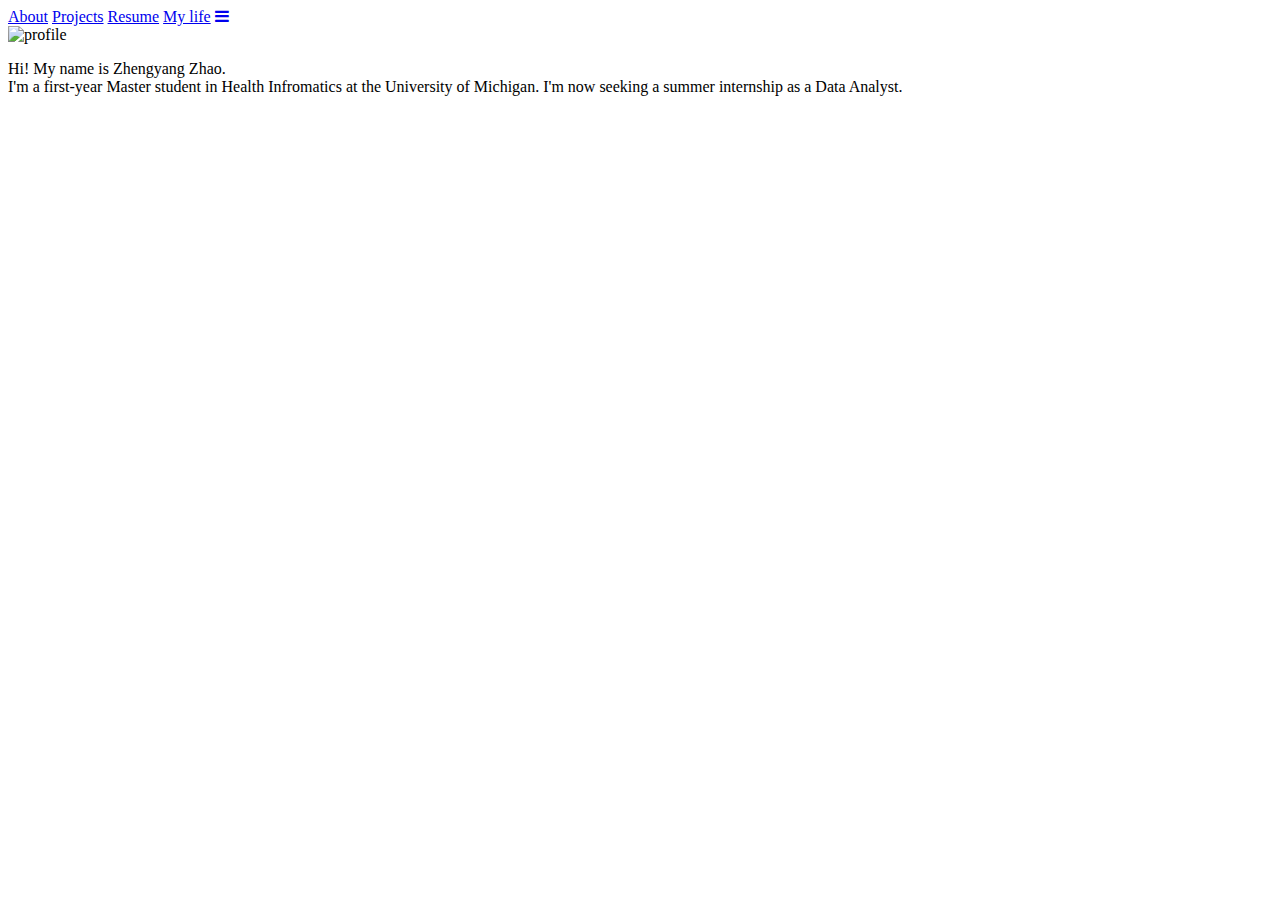
==== index.html @ fa2b080a "Add files via upload" ====
<!DOCTYPE html>
<html lang="en">
<head>
    <meta charset="UTF-8">
    <meta name="viewport" content="width=device-width, initial-scale=1.0">
    <title>About me</title>
    <!-- <link rel="stylesheet" href="css/style.css"> -->
    <link rel="shortcut icon" type="image/png" href="images/index-icon.jpg"/>
    <link rel="stylesheet" href="css/index.css">

    <!-- Global site tag (gtag.js) - Google Analytics -->
    <script async src="https://www.googletagmanager.com/gtag/js?id=UA-160012737-1"></script>
    <script>
    window.dataLayer = window.dataLayer || [];
    function gtag(){dataLayer.push(arguments);}
    gtag('js', new Date());

    gtag('config', 'UA-160012737-1');
    </script>

</head>

<body>
    <header id='header' class="header">

        <!-- Load an icon library to show a hamburger menu (bars) on small screens -->
        <link rel="stylesheet" href="https://cdnjs.cloudflare.com/ajax/libs/font-awesome/4.7.0/css/font-awesome.min.css">

        <!-- Top Navigation Menu -->
        <div class="topnav" id="myTopnav">
            <a href="index.html" class="active">About</a>
            <a href="projects.html">Projects</a>
            <a href="resume.html">Resume</a>
            <a href="mylife.html">My life</a>

        <!-- "Hamburger menu" / "Bar icon" to toggle the navigation links -->
        <a href="javascript:void(0);" class="icon" onclick="myFunction()">
            <i class="fa fa-bars"></i>
        </a>
        </div>
    </header>

    <main>
    <div id="self-introduction">
        <!-- <img src="images/profile.jpg" alt="head photo"> -->
        <div class="photo"><img src="images/phone-profile.jpg" alt="profile"></div>
        <p>Hi! My name is Zhengyang Zhao. <br>I'm a first-year Master student in Health Infromatics at the University of Michigan. I'm now seeking a summer internship as a Data Analyst.</p>
    </div>
    </main>

    <script src="js/icon.js"></script>
</body>
</html>
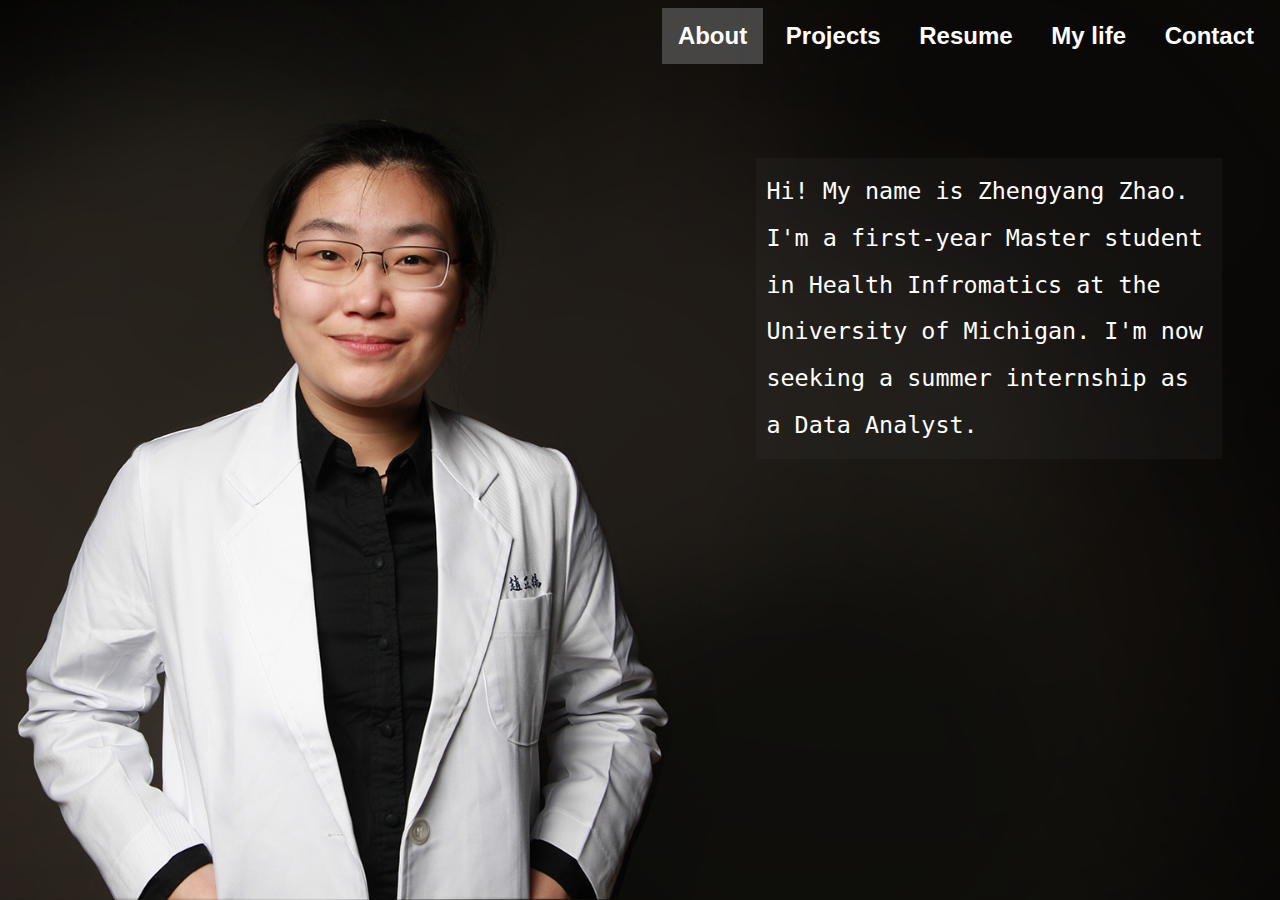
==== commit c14c6b68: "Add files via upload" ====
--- a/index.html
+++ b/index.html
@@ -32,6 +32,7 @@
             <a href="projects.html">Projects</a>
             <a href="resume.html">Resume</a>
             <a href="mylife.html">My life</a>
+            <a href="contact.html">Contact</a>
 
         <!-- "Hamburger menu" / "Bar icon" to toggle the navigation links -->
         <a href="javascript:void(0);" class="icon" onclick="myFunction()">
--- a/css/index.css
+++ b/css/index.css
@@ -0,0 +1,127 @@
+html {
+    background-color: black;
+}
+
+/* Style the navigation menu */
+.topnav {
+    overflow: hidden;
+    position: relative;
+    font-family: 'Gill Sans', 'Gill Sans MT', Calibri, 'Trebuchet MS', sans-serif;
+    font-size: 150%;
+    color: white;
+    font-weight: bold;
+    text-decoration: none; 
+    padding: 0 10px 0 10px;
+}
+
+/* Style navigation menu links */
+.topnav a {
+    color: white;
+    padding: 14px 16px;
+    text-decoration: none;
+    font-size: 17px;
+    display: block;
+}
+.topnav a:hover {background-color: rgb(124, 122, 122);}
+.topnav a.active {background-color: rgba(90, 90, 90, 0.726);}
+.topnav a.icon {
+    position: absolute;
+    right: 0;
+    top: 0;
+}
+
+/* Hide the links inside the navigation menu (except for home) */
+.topnav a:nth-child(2), .topnav a:nth-child(3), .topnav a:nth-child(4) {display: none;}
+.topnav.responsive {position: relative;}
+
+.topnav.responsive a {
+float: none;
+display: block;
+text-align: left;
+transition: 0.5s;
+}
+/* Style the hamburger menu */
+.topnav .icon {
+    background: black;
+    display: block;
+    position: absolute;
+    right: 0;
+    top: 0;
+}
+
+p {
+    line-height: 1.5;
+    font-size: 150%;
+    background-color: rgba(68, 68, 68, 0.151);
+    margin: 2px solid black;
+    padding: 10px;
+    font-family: monospace;
+    color: white;
+}
+
+img {
+    width: 400px;
+}
+
+@keyframes example {
+    from {color: black}
+    to {color: white;}
+}
+
+@media screen and (min-width:800px){
+    html{
+        background-image: url('../images/profile.png');
+        background-attachment: fixed; /* Parallax effect */     
+        background-position: center;  /* Parallax effect */
+        background-repeat: no-repeat; /* Parallax effect */
+        background-size: cover;       /* Parallax effect */
+        color: white;
+        background-color: #575757;
+    }
+
+    .topnav {
+        position: absolute;
+        right: 0;
+    }
+
+    .topnav a, .topnav a:nth-child(2), .topnav a:nth-child(3), .topnav a:nth-child(4){
+        display: inline-block;
+        text-align: center;
+        font-size: 100%;
+    }
+
+    .topnav a.icon {
+        display: none;
+    }
+
+    .topnav a:hover{
+        background-color: rgba(248, 248, 248, 0.247);
+        color: white;
+        transition: 0.5s;
+    }
+
+    #self-introduction {
+        display: grid;
+        grid-template-columns: 3fr 2fr;
+        padding: 50px;
+        margin: auto;
+    }
+    
+    img{
+        display: none;
+    }
+
+    .photo {
+        grid-column: 1 / span 1;
+    }
+    
+    p {
+        grid-column: 2 / span 1;
+        line-height: 2;
+        font-size: 180%;
+        animation-name: example;
+        animation-duration: 2.5s;
+        margin-top: 100px;
+    }
+
+}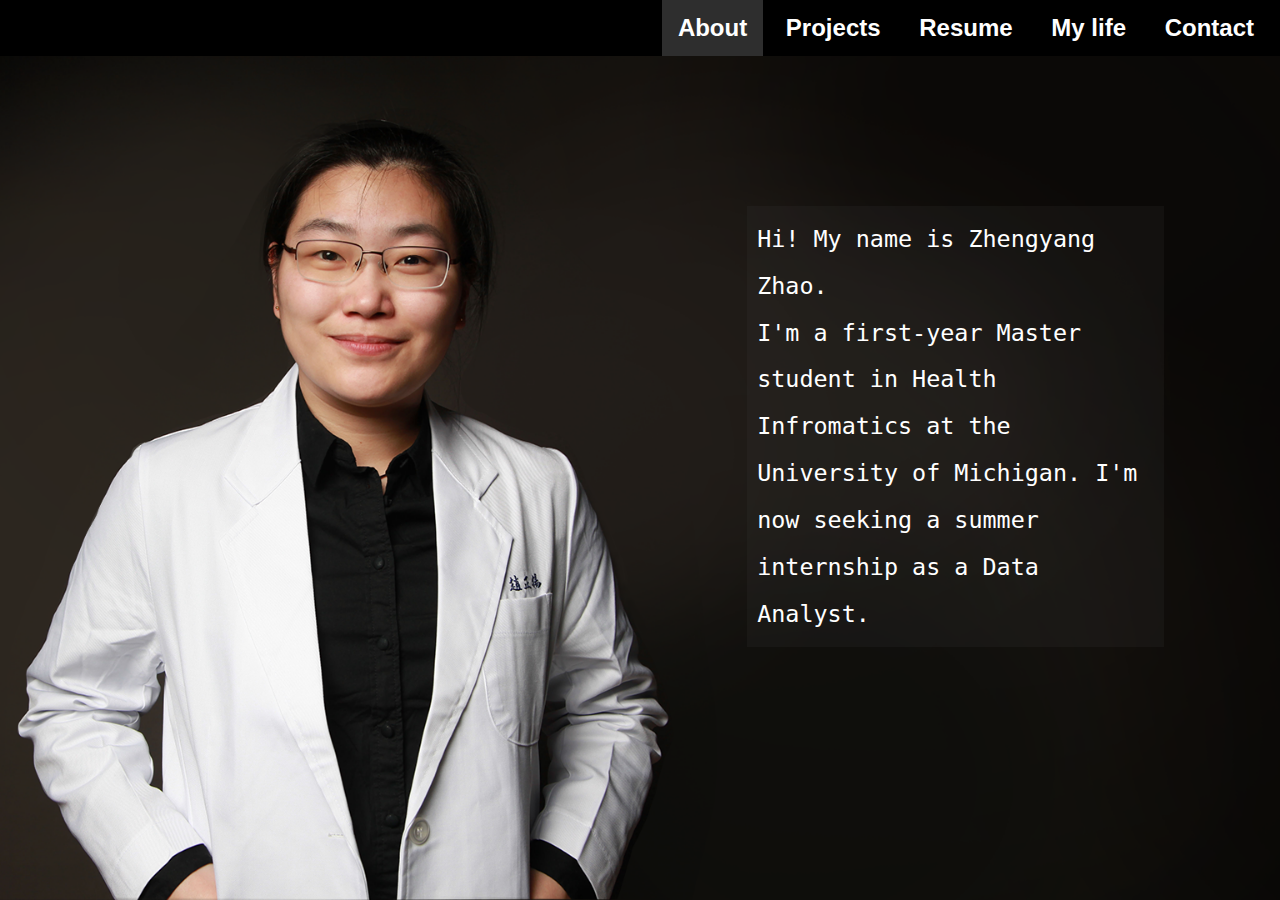
==== commit eb8acbd9: "Add files via upload" ====
--- a/index.html
+++ b/index.html
@@ -4,8 +4,8 @@
     <meta charset="UTF-8">
     <meta name="viewport" content="width=device-width, initial-scale=1.0">
     <title>About me</title>
-    <!-- <link rel="stylesheet" href="css/style.css"> -->
     <link rel="shortcut icon" type="image/png" href="images/index-icon.jpg"/>
+    <link rel="stylesheet" href="css/style.css">
     <link rel="stylesheet" href="css/index.css">
 
     <!-- Global site tag (gtag.js) - Google Analytics -->
@@ -22,8 +22,6 @@
 
 <body>
     <header id='header' class="header">
-
-        <!-- Load an icon library to show a hamburger menu (bars) on small screens -->
         <link rel="stylesheet" href="https://cdnjs.cloudflare.com/ajax/libs/font-awesome/4.7.0/css/font-awesome.min.css">
 
         <!-- Top Navigation Menu -->
@@ -35,7 +33,7 @@
             <a href="contact.html">Contact</a>
 
         <!-- "Hamburger menu" / "Bar icon" to toggle the navigation links -->
-        <a href="javascript:void(0);" class="icon" onclick="myFunction()">
+        <a href="javascript:void(0);" class="icon" onclick="myFunction()" aria-label="link">
             <i class="fa fa-bars"></i>
         </a>
         </div>
@@ -43,9 +41,8 @@
 
     <main>
     <div id="self-introduction">
-        <!-- <img src="images/profile.jpg" alt="head photo"> -->
         <div class="photo"><img src="images/phone-profile.jpg" alt="profile"></div>
-        <p>Hi! My name is Zhengyang Zhao. <br>I'm a first-year Master student in Health Infromatics at the University of Michigan. I'm now seeking a summer internship as a Data Analyst.</p>
+        <div><p>Hi! My name is Zhengyang Zhao. <br>I'm a first-year Master student in Health Infromatics at the University of Michigan. I'm now seeking a summer internship as a Data Analyst.</p></div>
     </div>
     </main>
 
--- a/css/style.css
+++ b/css/style.css
@@ -0,0 +1,109 @@
+/* referrance: https://www.w3schools.com/howto/howto_js_topnav_responsive.asp */
+/* referrance: https://codepen.io/colorlib/pen/KVoZyv */
+
+* {font-family:  'Segoe UI', Tahoma, Geneva, Verdana, sans-serif;}
+
+.skip {
+    position: absolute;
+    z-index: -1;
+}
+
+.skip:focus {
+    border: 2px solid white;
+    border-radius: 7px;
+    color: white;
+    z-index: 1;
+}
+.header {background-color: black;}
+/* nav bar in mobile mode */
+.topnav {
+    overflow: hidden;
+    position: relative;
+    font-family: 'Gill Sans', 'Gill Sans MT', Calibri, 'Trebuchet MS', sans-serif;
+    font-size: 150%;
+    font-weight: bold;
+    text-decoration: none; 
+    padding: 0 10px 0 10px;
+    /* background-color: black; */
+}
+.topnav a {
+    color: white;
+    /* background-color: black; */
+    padding: 14px 16px;
+    text-decoration: none;
+    font-size: 17px;
+    display: block;
+}
+.topnav a:hover {background-color: rgb(124, 122, 122);}
+.topnav a.active {background-color: rgba(63, 63, 63, 0.726);}
+.topnav a.icon {
+    position: absolute;
+    right: 0;
+    top: 0;
+}
+.topnav a:nth-child(2), .topnav a:nth-child(3), .topnav a:nth-child(1), .topnav a:nth-child(4) {display: none;}
+.topnav.responsive {position: relative;}
+.topnav.responsive a {
+    float: none;
+    display: block;
+    text-align: left;
+    transition: 0.5s;
+}
+.topnav .icon {
+    background: black;
+    display: block;
+    position: absolute;
+    right: 0;
+    top: 0;
+}
+
+footer {
+    background-color: rgb(0, 0, 0);
+    color: white;
+    text-align: center;
+    padding: 10px;
+}
+
+main {padding: 0 5% 100px 5%;}
+
+body {margin: 0; }
+
+
+
+@keyframes wtb {
+    from {color: white;}
+    to {color: black;}
+}
+@keyframes btw {
+    from {color: black;}
+    to {color: white;}
+}
+
+@media screen and (min-width:720px){
+    
+    /* navbar in screen */
+    .topnav {
+        position: relative;
+        text-align: right;
+        background-color: black;
+    }
+    .topnav a, .topnav a:nth-child(1),.topnav a:nth-child(2), .topnav a:nth-child(3), .topnav a:nth-child(4), .topnav a:nth-child(5){
+        display: inline-block;
+        text-align: center;
+        font-size: 100%;
+    }
+    .topnav a.icon {
+        display: none;
+    }
+    .topnav a:hover{
+        background-color: rgba(248, 248, 248, 0.527);
+        color: white;
+        transition: 0.5s;
+    }
+}
+
+@media (prefers-reduced-motion: reduce) {
+    * {
+      animation: none;
+    }
+}--- a/css/index.css
+++ b/css/index.css
@@ -1,71 +1,22 @@
+/* referring source: https://www.w3schools.com/howto/howto_js_topnav_responsive.asp */
+
 html {
     background-color: black;
-}
-
-/* Style the navigation menu */
-.topnav {
-    overflow: hidden;
-    position: relative;
-    font-family: 'Gill Sans', 'Gill Sans MT', Calibri, 'Trebuchet MS', sans-serif;
-    font-size: 150%;
-    color: white;
-    font-weight: bold;
-    text-decoration: none; 
-    padding: 0 10px 0 10px;
-}
-
-/* Style navigation menu links */
-.topnav a {
-    color: white;
-    padding: 14px 16px;
-    text-decoration: none;
-    font-size: 17px;
-    display: block;
-}
-.topnav a:hover {background-color: rgb(124, 122, 122);}
-.topnav a.active {background-color: rgba(90, 90, 90, 0.726);}
-.topnav a.icon {
-    position: absolute;
-    right: 0;
-    top: 0;
-}
-
-/* Hide the links inside the navigation menu (except for home) */
-.topnav a:nth-child(2), .topnav a:nth-child(3), .topnav a:nth-child(4) {display: none;}
-.topnav.responsive {position: relative;}
-
-.topnav.responsive a {
-float: none;
-display: block;
-text-align: left;
-transition: 0.5s;
-}
-/* Style the hamburger menu */
-.topnav .icon {
-    background: black;
-    display: block;
-    position: absolute;
-    right: 0;
-    top: 0;
 }
 
 p {
     line-height: 1.5;
     font-size: 150%;
     background-color: rgba(68, 68, 68, 0.151);
-    margin: 2px solid black;
+    margin: 2px;
     padding: 10px;
     font-family: monospace;
     color: white;
+    max-width: 500px;
 }
 
 img {
     width: 400px;
-}
-
-@keyframes example {
-    from {color: black}
-    to {color: white;}
 }
 
 @media screen and (min-width:800px){
@@ -79,29 +30,10 @@
         background-color: #575757;
     }
 
-    .topnav {
-        position: absolute;
-        right: 0;
-    }
-
-    .topnav a, .topnav a:nth-child(2), .topnav a:nth-child(3), .topnav a:nth-child(4){
-        display: inline-block;
-        text-align: center;
-        font-size: 100%;
-    }
-
-    .topnav a.icon {
-        display: none;
-    }
-
-    .topnav a:hover{
-        background-color: rgba(248, 248, 248, 0.247);
-        color: white;
-        transition: 0.5s;
-    }
-
     #self-introduction {
+        display: -ms-grid;
         display: grid;
+        -ms-grid-columns: 3fr 2fr;
         grid-template-columns: 3fr 2fr;
         padding: 50px;
         margin: auto;
@@ -112,16 +44,18 @@
     }
 
     .photo {
+        -ms-grid-column: 1 / span 1;
         grid-column: 1 / span 1;
     }
     
-    p {
+    div p {
+        -ms-grid-column: 2 / span 1;
         grid-column: 2 / span 1;
         line-height: 2;
         font-size: 180%;
-        animation-name: example;
+        animation-name: btw;
         animation-duration: 2.5s;
         margin-top: 100px;
     }
 
-}+}
